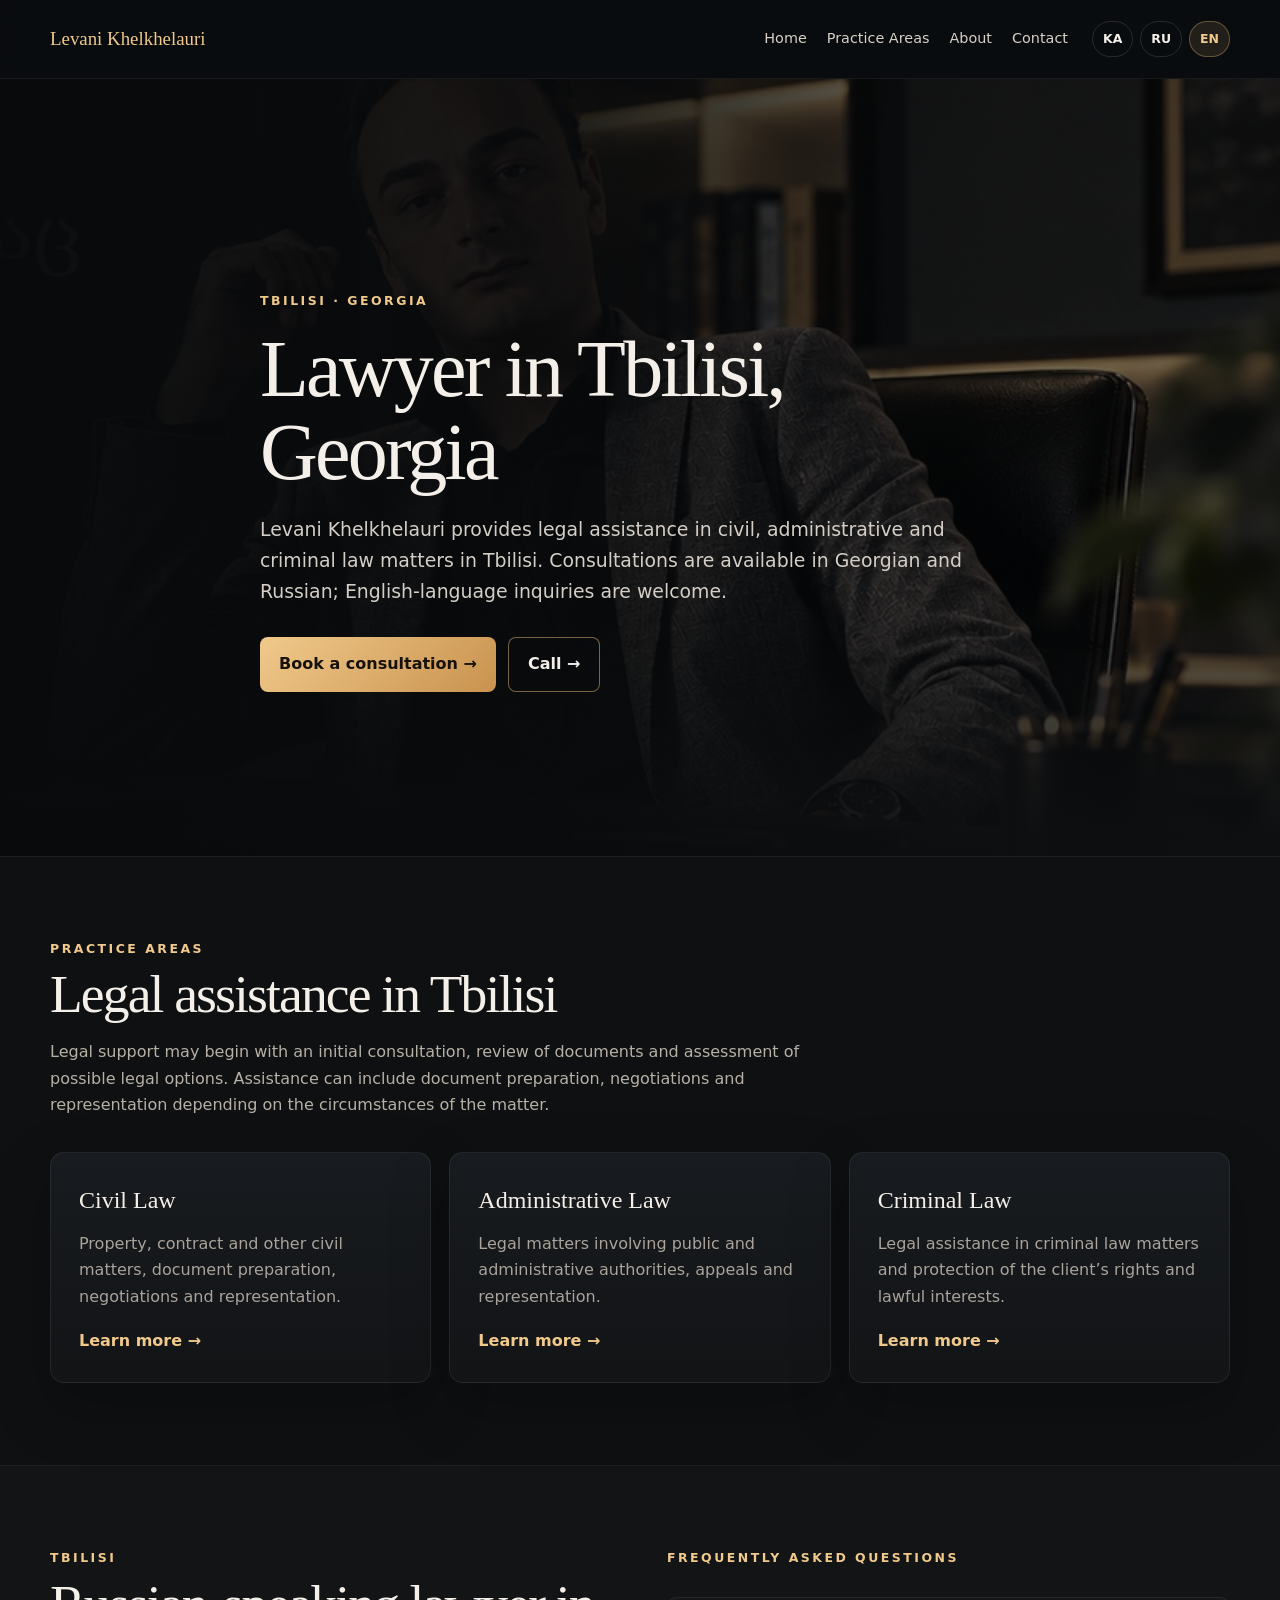
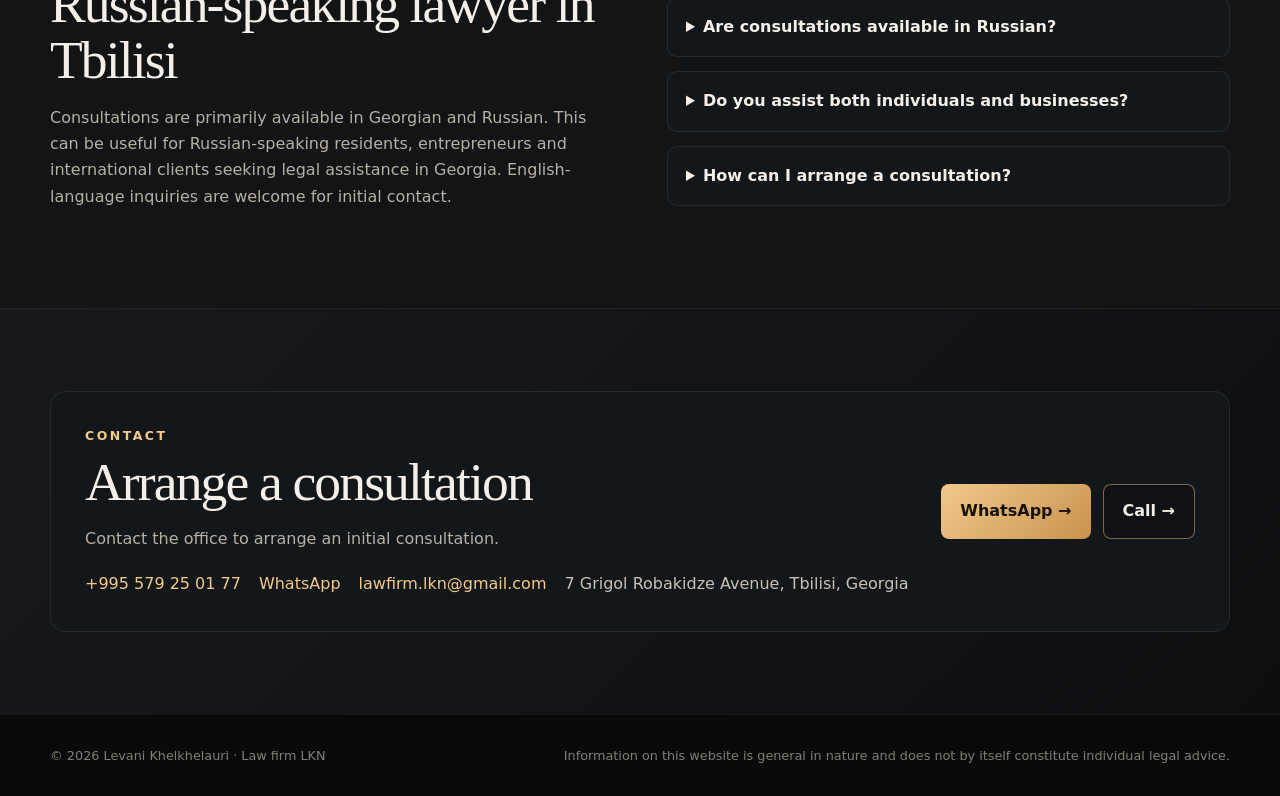
==== en/index.html @ a2ad004a "Add files via upload" ====
<!doctype html><html lang="en"><head><meta charset="utf-8"><meta name="viewport" content="width=device-width,initial-scale=1"><meta name="theme-color" content="#101214"><title>Lawyer in Tbilisi, Georgia | Levani Khelkhelauri</title><meta name="description" content="Lawyer in Tbilisi providing legal assistance in civil, administrative and criminal law. Georgian and Russian consultations; English-language inquiries welcome."><link rel="canonical" href="https://levanilaw.ge/en/"><link rel="alternate" hreflang="ka" href="https://levanilaw.ge/ka/" />
  <link rel="alternate" hreflang="ru" href="https://levanilaw.ge/ru/" />
  <link rel="alternate" hreflang="en" href="https://levanilaw.ge/en/" />
  <link rel="alternate" hreflang="x-default" href="https://levanilaw.ge/ka/" /><link rel="icon" href="/assets/favicon.svg" type="image/svg+xml"><link rel="apple-touch-icon" href="/assets/apple-touch-icon.png"><link rel="stylesheet" href="/assets/seo.css"><meta property="og:type" content="website"><meta property="og:locale" content="en_US"><meta property="og:title" content="Lawyer in Tbilisi, Georgia | Levani Khelkhelauri"><meta property="og:description" content="Lawyer in Tbilisi providing legal assistance in civil, administrative and criminal law. Georgian and Russian consultations; English-language inquiries welcome."><meta property="og:url" content="https://levanilaw.ge/en/"><meta property="og:image" content="https://levanilaw.ge/assets/og-cover.jpg"><meta name="twitter:card" content="summary_large_image"><meta name="twitter:title" content="Lawyer in Tbilisi, Georgia | Levani Khelkhelauri"><meta name="twitter:description" content="Lawyer in Tbilisi providing legal assistance in civil, administrative and criminal law. Georgian and Russian consultations; English-language inquiries welcome."><meta name="twitter:image" content="https://levanilaw.ge/assets/og-cover.jpg"><script type="application/ld+json">{"@context":"https://schema.org","@type":"LegalService","@id":"https://levanilaw.ge/#legalservice","name":"Levani Khelkhelauri","alternateName":"Law firm LKN","url":"https://levanilaw.ge/en/","telephone":"+995579250177","email":"lawfirm.lkn@gmail.com","image":"https://levanilaw.ge/assets/og-cover.jpg","address":{"@type":"PostalAddress","streetAddress":"7 Grigol Robakidze Avenue","addressLocality":"Tbilisi","addressCountry":"GE"},"areaServed":{"@type":"City","name":"Tbilisi"},"sameAs":["https://www.facebook.com/profile.php?id=61556965766483"]}</script></head><body><header><div class="wrap nav"><a class="brand" href="/en/">Levani Khelkhelauri</a><nav class="navlinks"><a href="/en/">Home</a><a href="/en/#services">Practice Areas</a><a href="/#about">About</a><a href="#contact">Contact</a></nav><div class="langs"><a class="" href="/ka/" hreflang="ka">KA</a><a class="" href="/ru/" hreflang="ru">RU</a><a class="active" href="/en/" hreflang="en">EN</a></div></div></header><main><section class="hero"><div class="wrap hero-inner"><div class="eyebrow">Tbilisi · Georgia</div><h1>Lawyer in Tbilisi, Georgia</h1><p>Levani Khelkhelauri provides legal assistance in civil, administrative and criminal law matters in Tbilisi. Consultations are available in Georgian and Russian; English-language inquiries are welcome.</p><div class="actions"><a class="btn primary" href="https://wa.me/995579250177">Book a consultation →</a><a class="btn ghost" href="tel:+995579250177">Call →</a></div></div></section><section id="services"><div class="wrap"><div class="eyebrow">Practice Areas</div><h2 class="title">Legal assistance in Tbilisi</h2><p class="lead">Legal support may begin with an initial consultation, review of documents and assessment of possible legal options. Assistance can include document preparation, negotiations and representation depending on the circumstances of the matter.</p><div class="grid3"><a class="card" href="/en/civil-law/"><h2>Civil Law</h2><p>Property, contract and other civil matters, document preparation, negotiations and representation.</p><span class="more">Learn more →</span></a><a class="card" href="/en/administrative-law/"><h2>Administrative Law</h2><p>Legal matters involving public and administrative authorities, appeals and representation.</p><span class="more">Learn more →</span></a><a class="card" href="/en/criminal-law/"><h2>Criminal Law</h2><p>Legal assistance in criminal law matters and protection of the client’s rights and lawful interests.</p><span class="more">Learn more →</span></a></div></div></section><section class="band"><div class="wrap split"><div><div class="eyebrow">Tbilisi</div><h2 class="title">Russian-speaking lawyer in Tbilisi</h2><p class="lead">Consultations are primarily available in Georgian and Russian. This can be useful for Russian-speaking residents, entrepreneurs and international clients seeking legal assistance in Georgia. English-language inquiries are welcome for initial contact.</p></div><div><div class="eyebrow">Frequently asked questions</div><div class="faq"><details><summary>Are consultations available in Russian?</summary><p>Yes. Consultations are available in Georgian and Russian.</p></details><details><summary>Do you assist both individuals and businesses?</summary><p>Yes. Legal assistance is available to private clients, entrepreneurs and companies.</p></details><details><summary>How can I arrange a consultation?</summary><p>You can call, contact the office through WhatsApp or send an inquiry through the website.</p></details></div></div></div></section><section class="contact" id="contact"><div class="wrap"><div class="contact-box"><div><div class="eyebrow">Contact</div><h2 class="title">Arrange a consultation</h2><p class="lead">Contact the office to arrange an initial consultation.</p><div class="contact-meta"><a href="tel:+995579250177">+995 579 25 01 77</a><a href="https://wa.me/995579250177" rel="noopener">WhatsApp</a><a href="mailto:lawfirm.lkn@gmail.com">lawfirm.lkn@gmail.com</a><span>7 Grigol Robakidze Avenue, Tbilisi, Georgia</span></div></div><div class="actions"><a class="btn primary" href="https://wa.me/995579250177" rel="noopener">WhatsApp →</a><a class="btn ghost" href="tel:+995579250177">Call →</a></div></div></div></section></main><footer><div class="wrap footer"><span>© 2026 Levani Khelkhelauri · Law firm LKN</span><span>Information on this website is general in nature and does not by itself constitute individual legal advice.</span></div></footer></body></html>
---- assets/seo.css ----
:root{--bg:#0e1012;--bg2:#14171a;--panel:#171a1e;--text:#f4efe8;--muted:#b7b0a6;--gold:#d8ad6d;--gold2:#f0c98b;--line:rgba(226,185,120,.22);--serif:Georgia,'Times New Roman',serif;--sans:Inter,ui-sans-serif,system-ui,-apple-system,BlinkMacSystemFont,'Segoe UI',Arial,sans-serif;--max:1180px}
*{box-sizing:border-box}html{scroll-behavior:smooth}body{margin:0;background:var(--bg);color:var(--text);font-family:var(--sans);line-height:1.65}a{color:inherit;text-decoration:none}.wrap{width:min(var(--max),calc(100% - 44px));margin:auto}
header{position:sticky;top:0;z-index:20;background:rgba(10,12,14,.94);backdrop-filter:blur(12px);border-bottom:1px solid rgba(255,255,255,.06)}.nav{height:78px;display:flex;align-items:center;gap:24px}.brand{font-family:var(--serif);color:var(--gold2);font-size:1.18rem;margin-right:auto}.navlinks{display:flex;gap:20px;font-size:.9rem;color:#d7d0c7}.langs{display:flex;gap:7px}.langs a{padding:7px 10px;border-radius:999px;border:1px solid rgba(255,255,255,.12);font-size:.78rem;font-weight:700}.langs a.active{background:rgba(216,173,109,.12);border-color:rgba(216,173,109,.38);color:var(--gold2)}
.hero{position:relative;overflow:hidden;min-height:620px;display:flex;align-items:flex-end;border-bottom:1px solid rgba(255,255,255,.06)}.hero:before{content:"";position:absolute;inset:0;background:url('/assets/levani-hero-generated.jpg') center 43%/cover no-repeat;filter:brightness(.58) saturate(.88)}.hero:after{content:"";position:absolute;inset:0;background:linear-gradient(90deg,rgba(8,10,12,.98) 0%,rgba(8,10,12,.83) 44%,rgba(8,10,12,.26) 78%),linear-gradient(0deg,#0e1012 0%,transparent 35%)}.hero-inner{position:relative;z-index:2;padding:130px 0 82px;max-width:760px}.eyebrow{font-size:.78rem;letter-spacing:.2em;text-transform:uppercase;color:var(--gold2);font-weight:800}.hero h1,.title{font-family:var(--serif);font-weight:500;letter-spacing:-.035em;line-height:1.04}.hero h1{font-size:clamp(2.9rem,6.3vw,5rem);margin:16px 0 20px}.hero p{font-size:1.18rem;color:#d4cec6;max-width:720px;margin:0 0 30px}.actions{display:flex;gap:12px;flex-wrap:wrap}.btn{display:inline-flex;align-items:center;justify-content:center;padding:13px 19px;border-radius:8px;border:1px solid rgba(216,173,109,.55);font-weight:750}.primary{background:linear-gradient(135deg,var(--gold2),#c9924e);color:#17120c;border:0}.ghost{background:rgba(10,12,14,.45)}
section{padding:82px 0}.title{font-size:clamp(2rem,4.5vw,3.35rem);margin:.5rem 0 1rem}.lead{color:var(--muted);max-width:800px}.grid3{display:grid;grid-template-columns:repeat(3,1fr);gap:18px;margin-top:34px}.card{background:linear-gradient(180deg,#181b1f,#121416);border:1px solid rgba(255,255,255,.07);border-radius:14px;padding:28px;box-shadow:0 24px 60px rgba(0,0,0,.25)}.card:hover{border-color:rgba(216,173,109,.38);transform:translateY(-2px);transition:.2s}.card h2,.card h3{font-family:var(--serif);font-weight:500;margin:0 0 10px}.card p{color:#a9a39b;margin:0}.more{display:inline-block;margin-top:18px;color:var(--gold2);font-weight:700}.band{background:#121416;border-top:1px solid rgba(255,255,255,.05);border-bottom:1px solid rgba(255,255,255,.05)}.split{display:grid;grid-template-columns:1fr 1fr;gap:54px;align-items:start}.list{display:grid;gap:12px;margin-top:24px}.list div{padding:16px 18px;border:1px solid rgba(255,255,255,.08);border-radius:10px;background:#14171a}.list b{display:block;color:var(--gold2);margin-bottom:4px}.list span{color:#aaa49c}.faq{display:grid;gap:14px;margin-top:28px}.faq details{border:1px solid rgba(255,255,255,.08);border-radius:10px;background:#14171a;padding:16px 18px}.faq summary{cursor:pointer;font-weight:750}.faq p{color:#aaa49c;margin:10px 0 0}.contact{background:linear-gradient(135deg,#17191c,#0c0e10)}.contact-box{display:grid;grid-template-columns:1fr auto;gap:32px;align-items:center;border:1px solid rgba(255,255,255,.08);border-radius:16px;padding:34px;background:#14171a}.contact-meta{display:flex;gap:18px;flex-wrap:wrap;margin-top:18px;color:#c8c1b8}.contact-meta a{color:var(--gold2)}.breadcrumbs{font-size:.82rem;color:#8f8981;margin-bottom:16px}.breadcrumbs a{color:#c4bdb4}footer{padding:30px 0;background:#090a0b;border-top:1px solid rgba(255,255,255,.05);font-size:.8rem;color:#837d75}.footer{display:flex;justify-content:space-between;gap:24px;flex-wrap:wrap}.footer a{color:#bfb7ae}
@media(max-width:860px){.navlinks{display:none}.grid3,.split{grid-template-columns:1fr}.hero{min-height:700px}.hero:before{background-position:38% 42%}.hero:after{background:linear-gradient(180deg,rgba(7,9,11,.08) 0%,rgba(7,9,11,.2) 42%,rgba(7,9,11,.93) 72%,#0e1012 100%)}.hero-inner{padding:410px 0 58px}.contact-box{grid-template-columns:1fr}.actions .btn{width:100%}.wrap{width:min(var(--max),calc(100% - 28px))}.brand{font-size:1rem}.langs a{padding:6px 8px}}
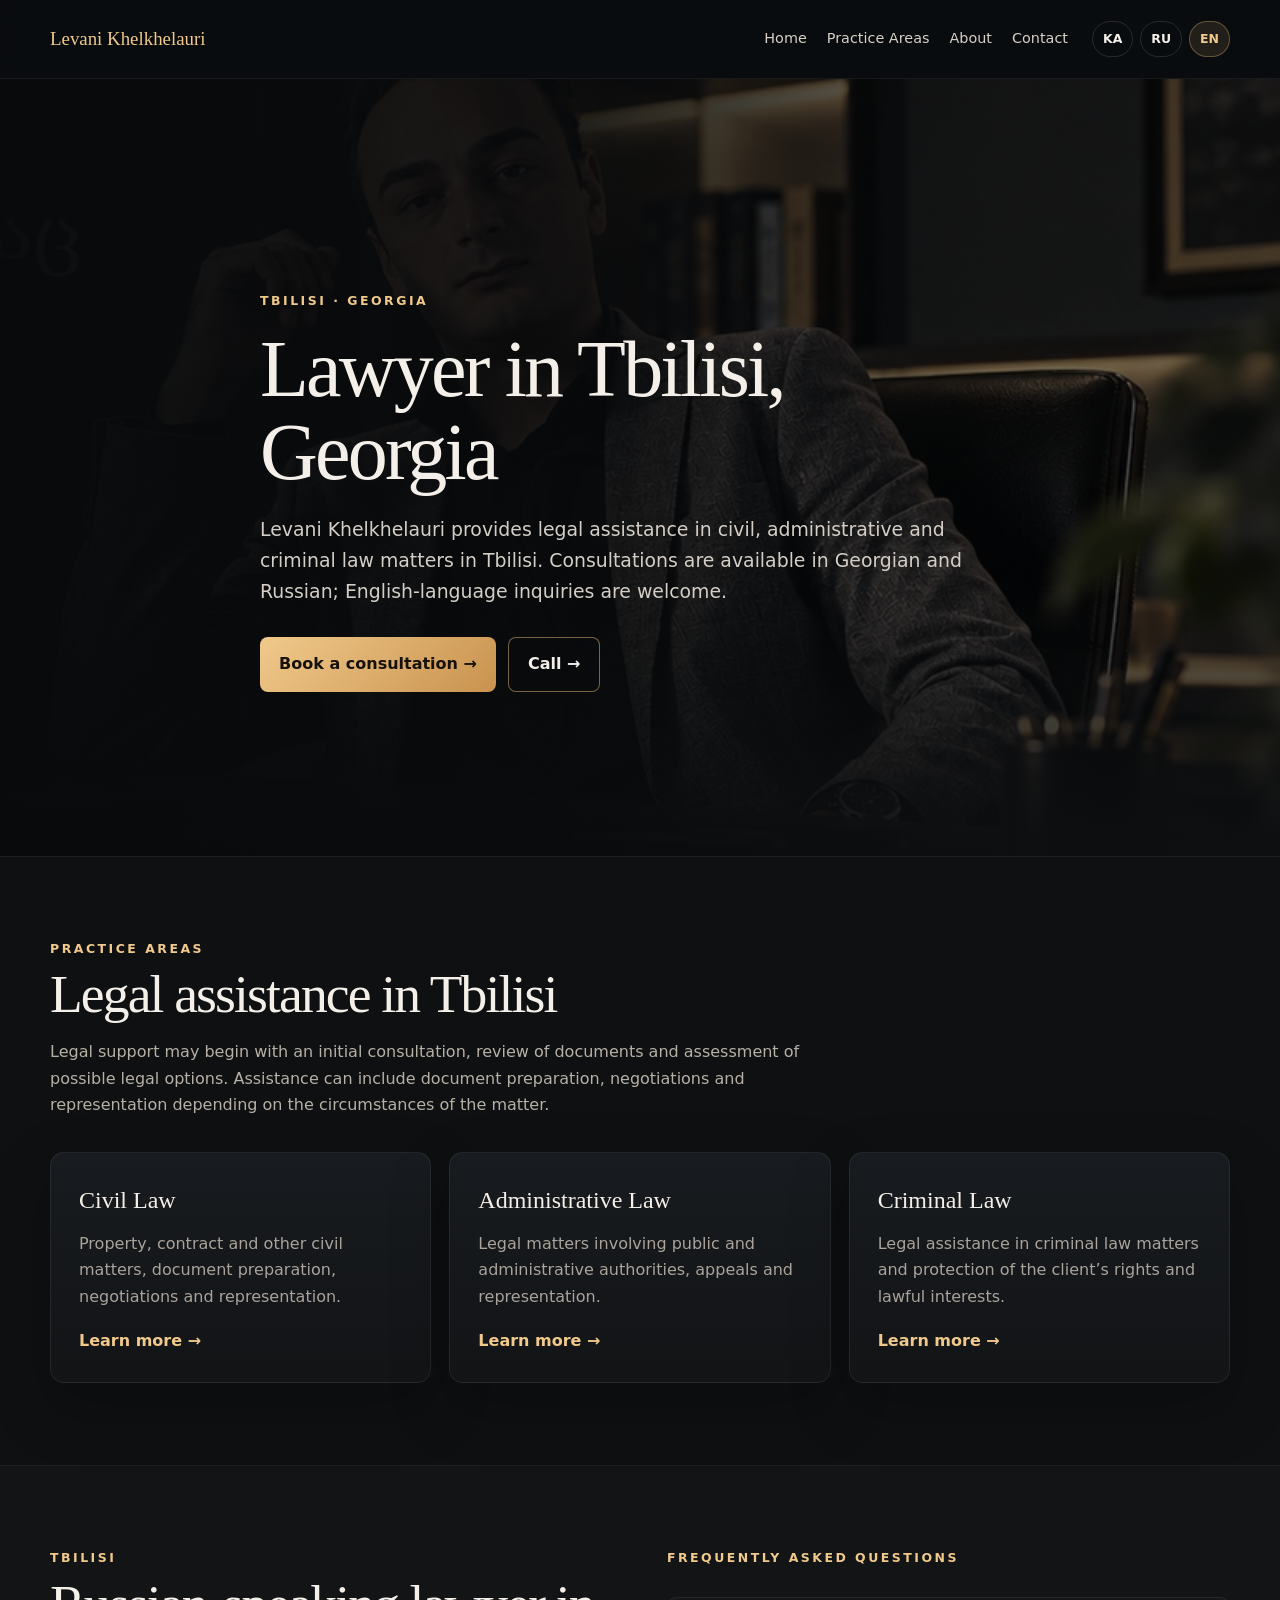
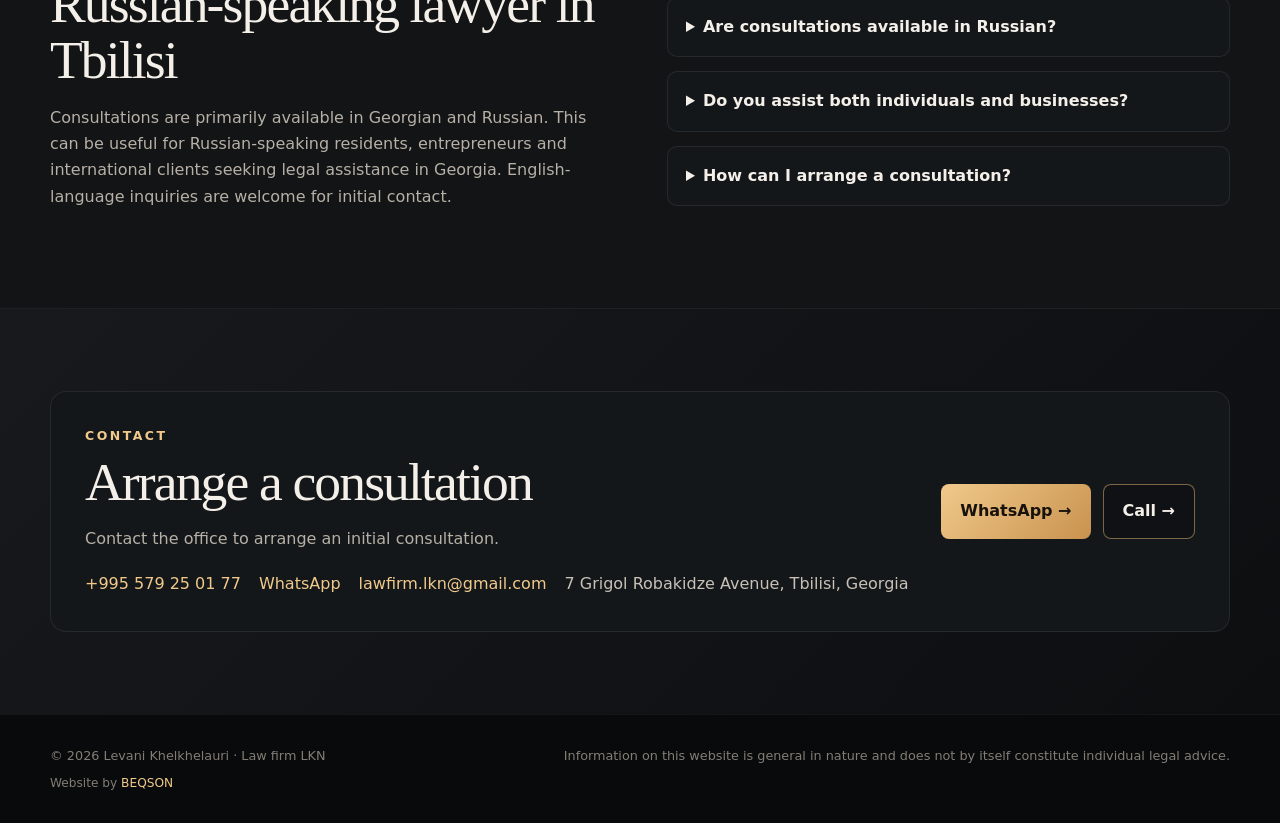
==== commit 0ee1396e: "Credit BEQSON for LevaniLaw website development" ====
--- a/en/index.html
+++ b/en/index.html
@@ -1,4 +1,4 @@
 <!doctype html><html lang="en"><head><meta charset="utf-8"><meta name="viewport" content="width=device-width,initial-scale=1"><meta name="theme-color" content="#101214"><title>Lawyer in Tbilisi, Georgia | Levani Khelkhelauri</title><meta name="description" content="Lawyer in Tbilisi providing legal assistance in civil, administrative and criminal law. Georgian and Russian consultations; English-language inquiries welcome."><link rel="canonical" href="https://levanilaw.ge/en/"><link rel="alternate" hreflang="ka" href="https://levanilaw.ge/ka/" />
   <link rel="alternate" hreflang="ru" href="https://levanilaw.ge/ru/" />
   <link rel="alternate" hreflang="en" href="https://levanilaw.ge/en/" />
-  <link rel="alternate" hreflang="x-default" href="https://levanilaw.ge/ka/" /><link rel="icon" href="/assets/favicon.svg" type="image/svg+xml"><link rel="apple-touch-icon" href="/assets/apple-touch-icon.png"><link rel="stylesheet" href="/assets/seo.css"><meta property="og:type" content="website"><meta property="og:locale" content="en_US"><meta property="og:title" content="Lawyer in Tbilisi, Georgia | Levani Khelkhelauri"><meta property="og:description" content="Lawyer in Tbilisi providing legal assistance in civil, administrative and criminal law. Georgian and Russian consultations; English-language inquiries welcome."><meta property="og:url" content="https://levanilaw.ge/en/"><meta property="og:image" content="https://levanilaw.ge/assets/og-cover.jpg"><meta name="twitter:card" content="summary_large_image"><meta name="twitter:title" content="Lawyer in Tbilisi, Georgia | Levani Khelkhelauri"><meta name="twitter:description" content="Lawyer in Tbilisi providing legal assistance in civil, administrative and criminal law. Georgian and Russian consultations; English-language inquiries welcome."><meta name="twitter:image" content="https://levanilaw.ge/assets/og-cover.jpg"><script type="application/ld+json">{"@context":"https://schema.org","@type":"LegalService","@id":"https://levanilaw.ge/#legalservice","name":"Levani Khelkhelauri","alternateName":"Law firm LKN","url":"https://levanilaw.ge/en/","telephone":"+995579250177","email":"lawfirm.lkn@gmail.com","image":"https://levanilaw.ge/assets/og-cover.jpg","address":{"@type":"PostalAddress","streetAddress":"7 Grigol Robakidze Avenue","addressLocality":"Tbilisi","addressCountry":"GE"},"areaServed":{"@type":"City","name":"Tbilisi"},"sameAs":["https://www.facebook.com/profile.php?id=61556965766483"]}</script></head><body><header><div class="wrap nav"><a class="brand" href="/en/">Levani Khelkhelauri</a><nav class="navlinks"><a href="/en/">Home</a><a href="/en/#services">Practice Areas</a><a href="/#about">About</a><a href="#contact">Contact</a></nav><div class="langs"><a class="" href="/ka/" hreflang="ka">KA</a><a class="" href="/ru/" hreflang="ru">RU</a><a class="active" href="/en/" hreflang="en">EN</a></div></div></header><main><section class="hero"><div class="wrap hero-inner"><div class="eyebrow">Tbilisi · Georgia</div><h1>Lawyer in Tbilisi, Georgia</h1><p>Levani Khelkhelauri provides legal assistance in civil, administrative and criminal law matters in Tbilisi. Consultations are available in Georgian and Russian; English-language inquiries are welcome.</p><div class="actions"><a class="btn primary" href="https://wa.me/995579250177">Book a consultation →</a><a class="btn ghost" href="tel:+995579250177">Call →</a></div></div></section><section id="services"><div class="wrap"><div class="eyebrow">Practice Areas</div><h2 class="title">Legal assistance in Tbilisi</h2><p class="lead">Legal support may begin with an initial consultation, review of documents and assessment of possible legal options. Assistance can include document preparation, negotiations and representation depending on the circumstances of the matter.</p><div class="grid3"><a class="card" href="/en/civil-law/"><h2>Civil Law</h2><p>Property, contract and other civil matters, document preparation, negotiations and representation.</p><span class="more">Learn more →</span></a><a class="card" href="/en/administrative-law/"><h2>Administrative Law</h2><p>Legal matters involving public and administrative authorities, appeals and representation.</p><span class="more">Learn more →</span></a><a class="card" href="/en/criminal-law/"><h2>Criminal Law</h2><p>Legal assistance in criminal law matters and protection of the client’s rights and lawful interests.</p><span class="more">Learn more →</span></a></div></div></section><section class="band"><div class="wrap split"><div><div class="eyebrow">Tbilisi</div><h2 class="title">Russian-speaking lawyer in Tbilisi</h2><p class="lead">Consultations are primarily available in Georgian and Russian. This can be useful for Russian-speaking residents, entrepreneurs and international clients seeking legal assistance in Georgia. English-language inquiries are welcome for initial contact.</p></div><div><div class="eyebrow">Frequently asked questions</div><div class="faq"><details><summary>Are consultations available in Russian?</summary><p>Yes. Consultations are available in Georgian and Russian.</p></details><details><summary>Do you assist both individuals and businesses?</summary><p>Yes. Legal assistance is available to private clients, entrepreneurs and companies.</p></details><details><summary>How can I arrange a consultation?</summary><p>You can call, contact the office through WhatsApp or send an inquiry through the website.</p></details></div></div></div></section><section class="contact" id="contact"><div class="wrap"><div class="contact-box"><div><div class="eyebrow">Contact</div><h2 class="title">Arrange a consultation</h2><p class="lead">Contact the office to arrange an initial consultation.</p><div class="contact-meta"><a href="tel:+995579250177">+995 579 25 01 77</a><a href="https://wa.me/995579250177" rel="noopener">WhatsApp</a><a href="mailto:lawfirm.lkn@gmail.com">lawfirm.lkn@gmail.com</a><span>7 Grigol Robakidze Avenue, Tbilisi, Georgia</span></div></div><div class="actions"><a class="btn primary" href="https://wa.me/995579250177" rel="noopener">WhatsApp →</a><a class="btn ghost" href="tel:+995579250177">Call →</a></div></div></div></section></main><footer><div class="wrap footer"><span>© 2026 Levani Khelkhelauri · Law firm LKN</span><span>Information on this website is general in nature and does not by itself constitute individual legal advice.</span></div></footer></body></html>+  <link rel="alternate" hreflang="x-default" href="https://levanilaw.ge/ka/" /><link rel="icon" href="/assets/favicon.svg" type="image/svg+xml"><link rel="apple-touch-icon" href="/assets/apple-touch-icon.png"><link rel="stylesheet" href="/assets/seo.css"><meta property="og:type" content="website"><meta property="og:locale" content="en_US"><meta property="og:title" content="Lawyer in Tbilisi, Georgia | Levani Khelkhelauri"><meta property="og:description" content="Lawyer in Tbilisi providing legal assistance in civil, administrative and criminal law. Georgian and Russian consultations; English-language inquiries welcome."><meta property="og:url" content="https://levanilaw.ge/en/"><meta property="og:image" content="https://levanilaw.ge/assets/og-cover.jpg"><meta name="twitter:card" content="summary_large_image"><meta name="twitter:title" content="Lawyer in Tbilisi, Georgia | Levani Khelkhelauri"><meta name="twitter:description" content="Lawyer in Tbilisi providing legal assistance in civil, administrative and criminal law. Georgian and Russian consultations; English-language inquiries welcome."><meta name="twitter:image" content="https://levanilaw.ge/assets/og-cover.jpg"><script type="application/ld+json">{"@context":"https://schema.org","@type":"LegalService","@id":"https://levanilaw.ge/#legalservice","name":"Levani Khelkhelauri","alternateName":"Law firm LKN","url":"https://levanilaw.ge/en/","telephone":"+995579250177","email":"lawfirm.lkn@gmail.com","image":"https://levanilaw.ge/assets/og-cover.jpg","address":{"@type":"PostalAddress","streetAddress":"7 Grigol Robakidze Avenue","addressLocality":"Tbilisi","addressCountry":"GE"},"areaServed":{"@type":"City","name":"Tbilisi"},"sameAs":["https://www.facebook.com/profile.php?id=61556965766483"]}</script></head><body><header><div class="wrap nav"><a class="brand" href="/en/">Levani Khelkhelauri</a><nav class="navlinks"><a href="/en/">Home</a><a href="/en/#services">Practice Areas</a><a href="/#about">About</a><a href="#contact">Contact</a></nav><div class="langs"><a class="" href="/ka/" hreflang="ka">KA</a><a class="" href="/ru/" hreflang="ru">RU</a><a class="active" href="/en/" hreflang="en">EN</a></div></div></header><main><section class="hero"><div class="wrap hero-inner"><div class="eyebrow">Tbilisi · Georgia</div><h1>Lawyer in Tbilisi, Georgia</h1><p>Levani Khelkhelauri provides legal assistance in civil, administrative and criminal law matters in Tbilisi. Consultations are available in Georgian and Russian; English-language inquiries are welcome.</p><div class="actions"><a class="btn primary" href="https://wa.me/995579250177">Book a consultation →</a><a class="btn ghost" href="tel:+995579250177">Call →</a></div></div></section><section id="services"><div class="wrap"><div class="eyebrow">Practice Areas</div><h2 class="title">Legal assistance in Tbilisi</h2><p class="lead">Legal support may begin with an initial consultation, review of documents and assessment of possible legal options. Assistance can include document preparation, negotiations and representation depending on the circumstances of the matter.</p><div class="grid3"><a class="card" href="/en/civil-law/"><h2>Civil Law</h2><p>Property, contract and other civil matters, document preparation, negotiations and representation.</p><span class="more">Learn more →</span></a><a class="card" href="/en/administrative-law/"><h2>Administrative Law</h2><p>Legal matters involving public and administrative authorities, appeals and representation.</p><span class="more">Learn more →</span></a><a class="card" href="/en/criminal-law/"><h2>Criminal Law</h2><p>Legal assistance in criminal law matters and protection of the client’s rights and lawful interests.</p><span class="more">Learn more →</span></a></div></div></section><section class="band"><div class="wrap split"><div><div class="eyebrow">Tbilisi</div><h2 class="title">Russian-speaking lawyer in Tbilisi</h2><p class="lead">Consultations are primarily available in Georgian and Russian. This can be useful for Russian-speaking residents, entrepreneurs and international clients seeking legal assistance in Georgia. English-language inquiries are welcome for initial contact.</p></div><div><div class="eyebrow">Frequently asked questions</div><div class="faq"><details><summary>Are consultations available in Russian?</summary><p>Yes. Consultations are available in Georgian and Russian.</p></details><details><summary>Do you assist both individuals and businesses?</summary><p>Yes. Legal assistance is available to private clients, entrepreneurs and companies.</p></details><details><summary>How can I arrange a consultation?</summary><p>You can call, contact the office through WhatsApp or send an inquiry through the website.</p></details></div></div></div></section><section class="contact" id="contact"><div class="wrap"><div class="contact-box"><div><div class="eyebrow">Contact</div><h2 class="title">Arrange a consultation</h2><p class="lead">Contact the office to arrange an initial consultation.</p><div class="contact-meta"><a href="tel:+995579250177">+995 579 25 01 77</a><a href="https://wa.me/995579250177" rel="noopener">WhatsApp</a><a href="mailto:lawfirm.lkn@gmail.com">lawfirm.lkn@gmail.com</a><span>7 Grigol Robakidze Avenue, Tbilisi, Georgia</span></div></div><div class="actions"><a class="btn primary" href="https://wa.me/995579250177" rel="noopener">WhatsApp →</a><a class="btn ghost" href="tel:+995579250177">Call →</a></div></div></div></section></main><footer><div class="wrap footer"><span>© 2026 Levani Khelkhelauri · Law firm LKN<span class="footer-credit">Website by <a href="https://beqson.com/" target="_blank" rel="noopener noreferrer">BEQSON</a></span></span><span>Information on this website is general in nature and does not by itself constitute individual legal advice.</span></div></footer></body></html>
--- a/assets/seo.css
+++ b/assets/seo.css
@@ -3,5 +3,5 @@
 *{box-sizing:border-box}html{scroll-behavior:smooth}body{margin:0;background:var(--bg);color:var(--text);font-family:var(--sans);line-height:1.65}a{color:inherit;text-decoration:none}.wrap{width:min(var(--max),calc(100% - 44px));margin:auto}
 header{position:sticky;top:0;z-index:20;background:rgba(10,12,14,.94);backdrop-filter:blur(12px);border-bottom:1px solid rgba(255,255,255,.06)}.nav{height:78px;display:flex;align-items:center;gap:24px}.brand{font-family:var(--serif);color:var(--gold2);font-size:1.18rem;margin-right:auto}.navlinks{display:flex;gap:20px;font-size:.9rem;color:#d7d0c7}.langs{display:flex;gap:7px}.langs a{padding:7px 10px;border-radius:999px;border:1px solid rgba(255,255,255,.12);font-size:.78rem;font-weight:700}.langs a.active{background:rgba(216,173,109,.12);border-color:rgba(216,173,109,.38);color:var(--gold2)}
 .hero{position:relative;overflow:hidden;min-height:620px;display:flex;align-items:flex-end;border-bottom:1px solid rgba(255,255,255,.06)}.hero:before{content:"";position:absolute;inset:0;background:url('/assets/levani-hero-generated.jpg') center 43%/cover no-repeat;filter:brightness(.58) saturate(.88)}.hero:after{content:"";position:absolute;inset:0;background:linear-gradient(90deg,rgba(8,10,12,.98) 0%,rgba(8,10,12,.83) 44%,rgba(8,10,12,.26) 78%),linear-gradient(0deg,#0e1012 0%,transparent 35%)}.hero-inner{position:relative;z-index:2;padding:130px 0 82px;max-width:760px}.eyebrow{font-size:.78rem;letter-spacing:.2em;text-transform:uppercase;color:var(--gold2);font-weight:800}.hero h1,.title{font-family:var(--serif);font-weight:500;letter-spacing:-.035em;line-height:1.04}.hero h1{font-size:clamp(2.9rem,6.3vw,5rem);margin:16px 0 20px}.hero p{font-size:1.18rem;color:#d4cec6;max-width:720px;margin:0 0 30px}.actions{display:flex;gap:12px;flex-wrap:wrap}.btn{display:inline-flex;align-items:center;justify-content:center;padding:13px 19px;border-radius:8px;border:1px solid rgba(216,173,109,.55);font-weight:750}.primary{background:linear-gradient(135deg,var(--gold2),#c9924e);color:#17120c;border:0}.ghost{background:rgba(10,12,14,.45)}
-section{padding:82px 0}.title{font-size:clamp(2rem,4.5vw,3.35rem);margin:.5rem 0 1rem}.lead{color:var(--muted);max-width:800px}.grid3{display:grid;grid-template-columns:repeat(3,1fr);gap:18px;margin-top:34px}.card{background:linear-gradient(180deg,#181b1f,#121416);border:1px solid rgba(255,255,255,.07);border-radius:14px;padding:28px;box-shadow:0 24px 60px rgba(0,0,0,.25)}.card:hover{border-color:rgba(216,173,109,.38);transform:translateY(-2px);transition:.2s}.card h2,.card h3{font-family:var(--serif);font-weight:500;margin:0 0 10px}.card p{color:#a9a39b;margin:0}.more{display:inline-block;margin-top:18px;color:var(--gold2);font-weight:700}.band{background:#121416;border-top:1px solid rgba(255,255,255,.05);border-bottom:1px solid rgba(255,255,255,.05)}.split{display:grid;grid-template-columns:1fr 1fr;gap:54px;align-items:start}.list{display:grid;gap:12px;margin-top:24px}.list div{padding:16px 18px;border:1px solid rgba(255,255,255,.08);border-radius:10px;background:#14171a}.list b{display:block;color:var(--gold2);margin-bottom:4px}.list span{color:#aaa49c}.faq{display:grid;gap:14px;margin-top:28px}.faq details{border:1px solid rgba(255,255,255,.08);border-radius:10px;background:#14171a;padding:16px 18px}.faq summary{cursor:pointer;font-weight:750}.faq p{color:#aaa49c;margin:10px 0 0}.contact{background:linear-gradient(135deg,#17191c,#0c0e10)}.contact-box{display:grid;grid-template-columns:1fr auto;gap:32px;align-items:center;border:1px solid rgba(255,255,255,.08);border-radius:16px;padding:34px;background:#14171a}.contact-meta{display:flex;gap:18px;flex-wrap:wrap;margin-top:18px;color:#c8c1b8}.contact-meta a{color:var(--gold2)}.breadcrumbs{font-size:.82rem;color:#8f8981;margin-bottom:16px}.breadcrumbs a{color:#c4bdb4}footer{padding:30px 0;background:#090a0b;border-top:1px solid rgba(255,255,255,.05);font-size:.8rem;color:#837d75}.footer{display:flex;justify-content:space-between;gap:24px;flex-wrap:wrap}.footer a{color:#bfb7ae}
+section{padding:82px 0}.title{font-size:clamp(2rem,4.5vw,3.35rem);margin:.5rem 0 1rem}.lead{color:var(--muted);max-width:800px}.grid3{display:grid;grid-template-columns:repeat(3,1fr);gap:18px;margin-top:34px}.card{background:linear-gradient(180deg,#181b1f,#121416);border:1px solid rgba(255,255,255,.07);border-radius:14px;padding:28px;box-shadow:0 24px 60px rgba(0,0,0,.25)}.card:hover{border-color:rgba(216,173,109,.38);transform:translateY(-2px);transition:.2s}.card h2,.card h3{font-family:var(--serif);font-weight:500;margin:0 0 10px}.card p{color:#a9a39b;margin:0}.more{display:inline-block;margin-top:18px;color:var(--gold2);font-weight:700}.band{background:#121416;border-top:1px solid rgba(255,255,255,.05);border-bottom:1px solid rgba(255,255,255,.05)}.split{display:grid;grid-template-columns:1fr 1fr;gap:54px;align-items:start}.list{display:grid;gap:12px;margin-top:24px}.list div{padding:16px 18px;border:1px solid rgba(255,255,255,.08);border-radius:10px;background:#14171a}.list b{display:block;color:var(--gold2);margin-bottom:4px}.list span{color:#aaa49c}.faq{display:grid;gap:14px;margin-top:28px}.faq details{border:1px solid rgba(255,255,255,.08);border-radius:10px;background:#14171a;padding:16px 18px}.faq summary{cursor:pointer;font-weight:750}.faq p{color:#aaa49c;margin:10px 0 0}.contact{background:linear-gradient(135deg,#17191c,#0c0e10)}.contact-box{display:grid;grid-template-columns:1fr auto;gap:32px;align-items:center;border:1px solid rgba(255,255,255,.08);border-radius:16px;padding:34px;background:#14171a}.contact-meta{display:flex;gap:18px;flex-wrap:wrap;margin-top:18px;color:#c8c1b8}.contact-meta a{color:var(--gold2)}.breadcrumbs{font-size:.82rem;color:#8f8981;margin-bottom:16px}.breadcrumbs a{color:#c4bdb4}footer{padding:30px 0;background:#090a0b;border-top:1px solid rgba(255,255,255,.05);font-size:.8rem;color:#837d75}.footer{display:flex;justify-content:space-between;gap:24px;flex-wrap:wrap}.footer a{color:#bfb7ae}.footer-credit{display:block;margin-top:7px;font-size:.76rem;color:#837d75}.footer-credit a{color:var(--gold2);text-decoration:none}.footer-credit a:hover{text-decoration:underline}
 @media(max-width:860px){.navlinks{display:none}.grid3,.split{grid-template-columns:1fr}.hero{min-height:700px}.hero:before{background-position:38% 42%}.hero:after{background:linear-gradient(180deg,rgba(7,9,11,.08) 0%,rgba(7,9,11,.2) 42%,rgba(7,9,11,.93) 72%,#0e1012 100%)}.hero-inner{padding:410px 0 58px}.contact-box{grid-template-columns:1fr}.actions .btn{width:100%}.wrap{width:min(var(--max),calc(100% - 28px))}.brand{font-size:1rem}.langs a{padding:6px 8px}}
